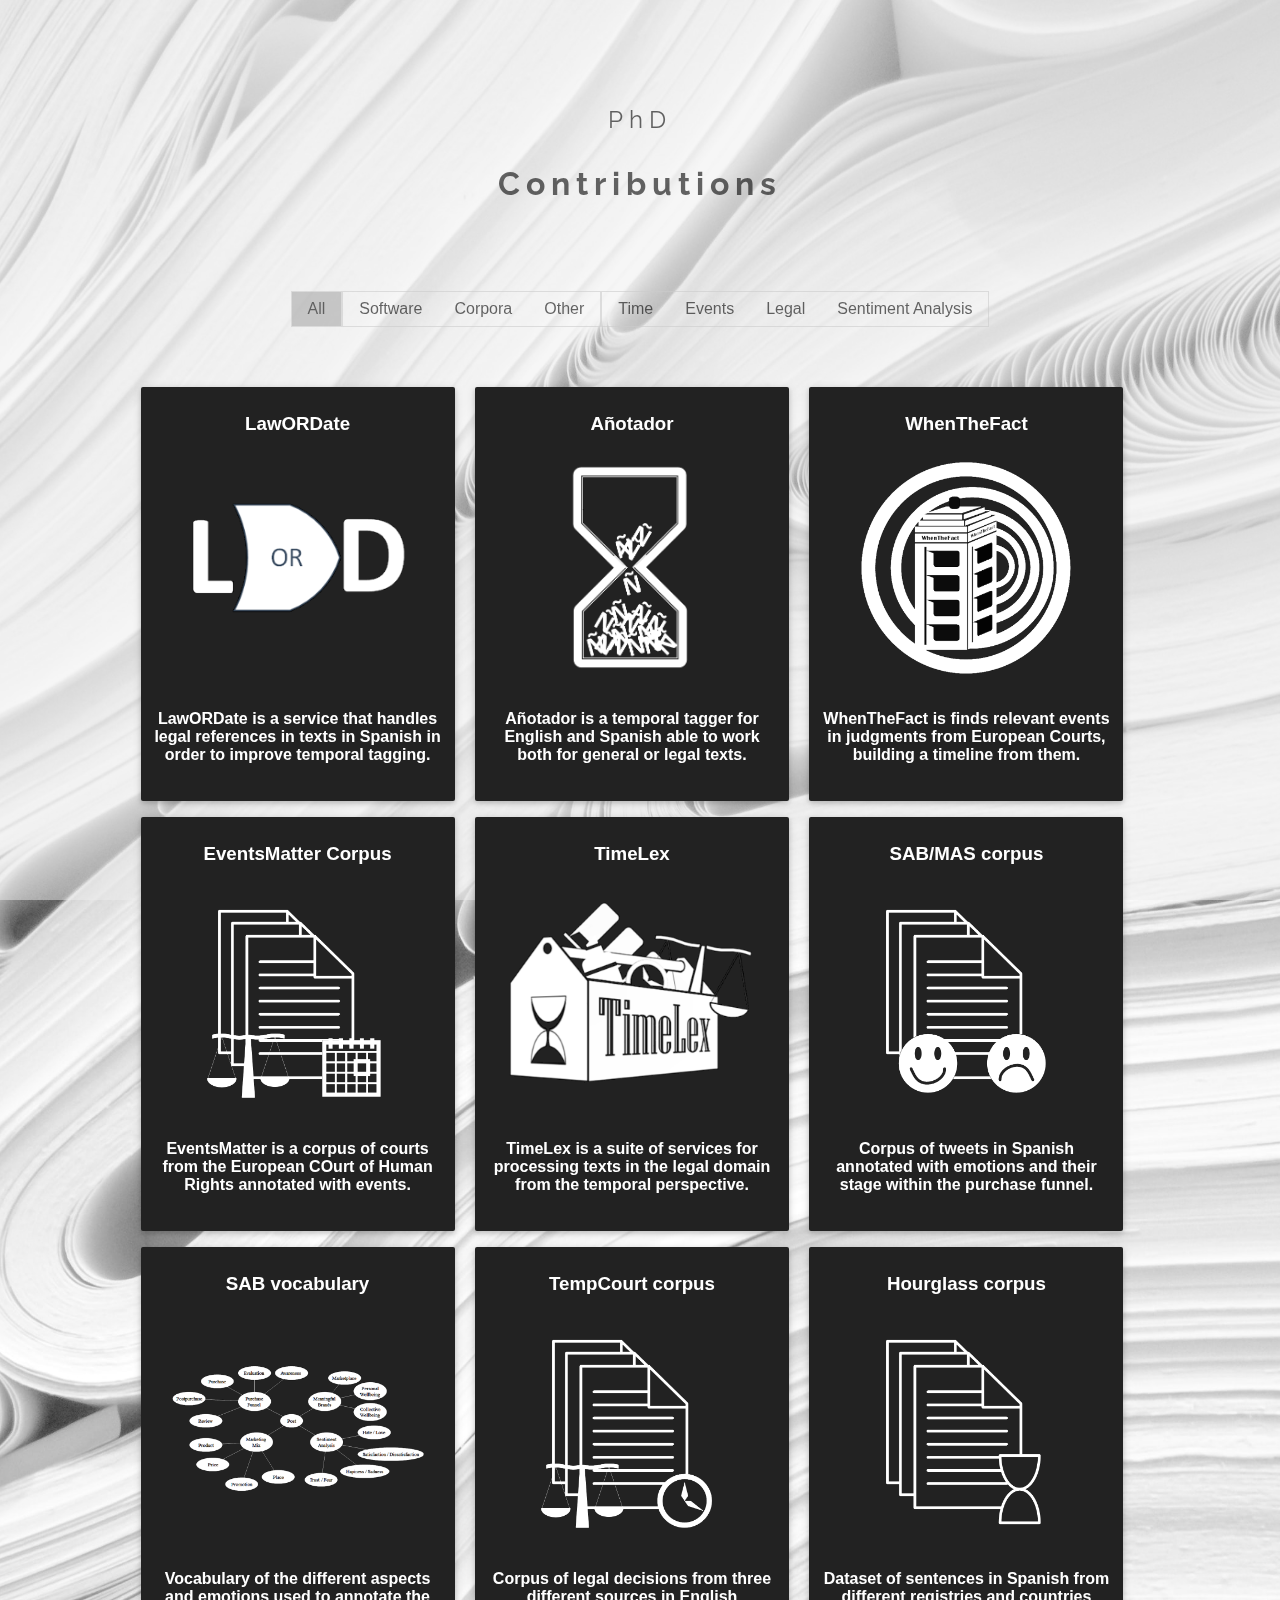
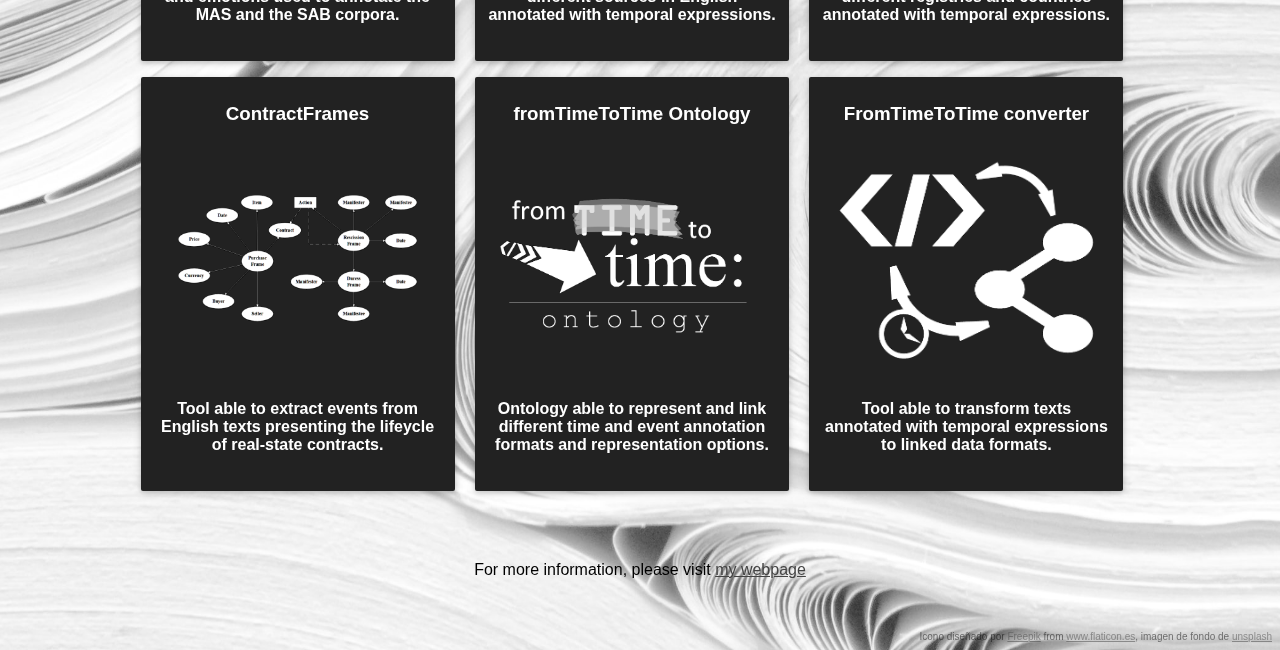
==== index.html @ 632ab3a1 "Add files via upload" ====
<!DOCTYPE html>
<html>
<title>PhD Contributions</title>
<meta charset="UTF-8">
<link rel="stylesheet" href="./style.css">
<link rel="shortcut icon" href="somb.png">
<meta name="viewport" content="width=device-width, initial-scale=1">
<link rel="stylesheet" href="https://fonts.googleapis.com/css?family=Raleway">
<link rel="stylesheet" href="https://cdnjs.cloudflare.com/ajax/libs/font-awesome/4.7.0/css/font-awesome.min.css">
<style>
h1 {font-family: "Raleway", Arial, sans-serif}
h1 {letter-spacing: 6px}
</style>
<div class="transp">
</div>
<body class="bg">


<!-- Header -->
<header class="w3-panel w3-center w3-opacity" style="padding-top: 78px;
padding-right: 16px;
padding-bottom: 38px;
padding-left: 16px;">
  <h1 class="w3-xlarge">PhD</h1>
  <h1 class="w3-large">Contributions</h1>
  
  <div class="w3-padding-32">
    <div class="w3-bar w3-border">
		<button type="button" class="w3-bar-item w3-button" data-filter="all">All</button>
		
		</div><div class="w3-bar w3-border">
		
        <button type="button" class="w3-bar-item w3-button" data-toggle=".software">Software</button>
        <button type="button" class="w3-bar-item w3-button" data-toggle=".corpora">Corpora</button>
        <!--button type="button" data-toggle=".papers">Papers</button-->
        <button type="button" class="w3-bar-item w3-button" data-toggle=".other">Other</button>
		
		</div><div class="w3-bar w3-border">
		
        <button type="button" class="w3-bar-item w3-button" data-toggle=".time">Time</button>
        <button type="button" class="w3-bar-item w3-button" data-toggle=".event">Events</button>
        <button type="button" class="w3-bar-item w3-button" data-toggle=".legal">Legal</button>
        <button type="button" class="w3-bar-item w3-button" data-toggle=".sa">Sentiment Analysis</button>
		
    </div>
  </div>
</header>


  <div class="container" style="text-align: center;">
	  
	  <div id="overlay"></div>
	  <div class="cardhold">

      <div class="card mix software legal">
	  <a href="http://legalwhen.appspot.com/" target="_blank">
        <h3>LawORDate</h3>
		<div class="inter">
        <img src="./logos/LawORDate2.png" alt="" style="max-width: 140%;">
		</div>
		<h4>LawORDate is a service that handles legal references in texts in Spanish in order to improve temporal tagging.</h4>
		</a>
      </div>

      <div class="card mix software time">
	    <a href="https://annotador.oeg.fi.upm.es/" target="_blank">
        <h3>Añotador</h3>
		<div class="inter">
        <img src="./logos/añotador.png" alt="">
		</div>
		<h4>Añotador is a temporal tagger for English and Spanish able to work both for general or legal texts.</h4>
		</a>
      </div>

      <div id="d" class="card mix software event legal">
	  <a href="https://twitter.com/home" target="_blank">
        <h3>WhenTheFact</h3>
		<div class="inter">
        <img src="./logos/wtf.png" alt="">
		</div>
		<h4>WhenTheFact is finds relevant events in judgments from European Courts, building a timeline from them.</h4>
		</a>
      </div>

      <div class="card mix corpora event legal">
	  <a href="https://mnavasloro.github.io/EventsMatter/" target="_blank">
        <h3>EventsMatter Corpus</h3>
		<div class="inter">
        <img src="./logos/eventsmatter.png" alt="">
		</div>
		<h4>EventsMatter is a corpus of courts from the European COurt of Human Rights annotated with events.</h4>
		</a>
      </div>

      <div class="card mix other time event legal">
	  <a href="https://mnavasloro.github.io/timelex/" target="_blank">
        <h3>TimeLex</h3>
		<div class="inter">
        <img src="./logos/timelex2.png" alt="">
		</div>	 
		<h4>TimeLex is a suite of services for processing texts in the legal domain from the temporal perspective.</h4>
		</a>
      </div>

      <div class="card mix sa corpora">
	  <a href="http://mascorpus.linkeddata.es/" target="_blank">
        <h3>SAB/MAS corpus</h3>
		<div class="inter">
        <img src="./logos/sab.png" alt="">
		</div>	 
		<h4>Corpus of tweets in Spanish annotated with emotions and their stage within the purchase funnel.</h4>
		</a>
      </div>

      <div class="card mix sa other">
	  <a href="http://sabcorpus.linkeddata.es/vocab/" target="_blank">
        <h3>SAB vocabulary</h3>
		<div class="inter">
        <img src="./logos/sabvoc.png" alt="" style="max-width: 90%;">
		</div>	 
		<h4>Vocabulary of the different aspects and emotions used to annotate the MAS and the SAB corpora.</h4>
		</a>
      </div>

      <div class="card mix time corpora legal">
	  <a href="https://tempcourt.github.io/TempCourt/" target="_blank">
        <h3>TempCourt corpus</h3>
		<div class="inter">
        <img src="./logos/tempcourt.png" alt="">
		</div>	 
		<h4>Corpus of legal decisions from three different sources in English annotated with temporal expressions.</h4>
		</a>
      </div>

      <div class="card mix corpora time">
	  <a href="https://annotador.oeg.fi.upm.es/hourglass.html" target="_blank">
        <h3>Hourglass corpus</h3>
		<div class="inter">
        <img src="./logos/hourglass.png" alt="">
		</div>	 
		<h4>Dataset of sentences in Spanish from different registries and countries annotated with temporal expressions.</h4>
		</a>
      </div>

      <div class="card mix software event legal">
	  <a href="https://mnavasloro.github.io/ContractFrames/" target="_blank">
        <h3>ContractFrames</h3>
		<div class="inter">
        <img src="./logos/cf.png" alt="" style="max-width: 80%;">
		</div>	 
		<h4>Tool able to extract events from English texts presenting the lifeycle of real-state contracts.</h4>
		</a>
      </div>

      <div class="card mix other event">
	  <a href="https://fromtimetotime.linkeddata.es/ontology.html" target="_blank">
        <h3>fromTimeToTime Ontology</h3>
		<div class="inter">
        <img src="./logos/ft3.png" alt="">
		</div>	 
		<h4>Ontology able to represent and link different time and event annotation formats and representation options.</h4>
		</a>
      </div>	  

      <div class="card mix software event">
	  <a href="https://fromtimetotime.linkeddata.es/service.html" target="_blank">
        <h3>FromTimeToTime converter</h3>
		<div class="inter">
        <img src="./logos/conv.png" alt="">
		</div>	 
		<h4>Tool able to transform texts annotated with temporal expressions to linked data formats.</h4>
		</a>
      </div>
	  
    </div>
	</div>
	<script src="https://code.jquery.com/jquery-3.5.1.min.js"></script>
	<script>
	
$(".card").hover( 
  function () {    
    $(".card").addClass("over");
    $(this).removeClass("over");
    console.log("HOLA");
  }, 
  function () {
     $(".card").removeClass("over");
    console.log("ADIOS");
  }
);

	</script>


    <script src="./mixitup.min.js" charset="utf-8"></script>
    <script src="./main.js" charset="utf-8"></script>
  
<!-- End Page Content -->
</div>

<!-- Footer -->
<footer id="ai" class="w3-container w3-padding-64 w3-light-grey w3-center w3-large"> 
  
  <br><br><br><p>For more information, please visit <a href="https://marianavas.oeg-upm.net/en/about-me/" target="_blank" class="w3-hover-text-green">my webpage</a></p><br><br>
  <div style="opacity: 0.5;font-size: 10px;text-align:right;">Icono diseñado por <a href="https://www.freepik.com" title="Freepik">Freepik</a> from <a href="https://www.flaticon.es/" title="Flaticon">www.flaticon.es</a>, imagen de fondo de <a href="https://unsplash.com/photos/WmnsGyaFnCQ" title="unsplash">unsplash</a></div>
</footer>



</body>
</html>
---- style.css ----
body{
  
  font-family: Roboto, Arial, Helvetica;
}
nav{
  text-align: center;
}

.transp {
  position: fixed;
  top: 0;
  left: 0;
  bottom: 0;
  right: 0;
  overflow: auto;
  height: 100%;
  width: 100%;
  z-index: -1;
  background-color: #eee;
  opacity:50%;
}

a:link, a:visited {
  color: white;
  text-decoration: none;
}

#ai a:link {
  color: #444444;
  text-decoration: underline;
}

#ai a:visited {
  color: #444444;
  text-decoration: underline;
}

.bg {
  /* The image used */
  background-image: url("photo.jpg");
  background-color: #eee;

  /* Center and scale the image nicely */
  background-position: center;
  background-repeat: no-repeat;
  background-size: cover;
}

button{
  /*border: none;
  background-color: #eee;
  color:#222;
  box-shadow: 0 2px 5px 0 rgba(0,0,0,0.16), 0 2px 10px 0 rgba(0,0,0,0.12);
  padding:10px;
  border-radius:2px;
  font-size:1.5em;
  transition: all 0.4s;
  cursor: pointer;*/
  border: none;
    display: inline-block;
    padding: 8px 16px;
    vertical-align: middle;
    overflow: hidden;
    text-decoration: none;
    color: inherit;
    background-color: inherit;
    text-align: center;
    cursor: pointer;
    white-space: nowrap;
  
}
button.mixitup-control-active{
  /*background-color: rgb(50,200,50);*/
  background-color: darkgray;
  box-shadow: 0px 7px 12px rgba(0,0,0,0.45);
}


.card{
  display: inline-block;
  padding: 7px;
  border-radius:2px;
  box-shadow: 0 2px 5px 0 rgba(0,0,0,0.16), 0 2px 10px 0 rgba(0,0,0,0.12);
  width:300px;
  height: 400px;
  text-align: center;
  color:#eee;
  background: #222;
  margin-top:1em;
  margin-right: 1em;
  -webkit-transition: all 0.2s ease;
			-moz-transition: all 0.2s ease;
			-o-transition: all 0.2s ease;
			
}


/*div.cardhold:hover .card{
			filter:blur(2px);
	    }*/
		
.card:hover{
  transform: scale(1.05);
  box-shadow: 0 20px 50px 0 rgb(0, 0, 0), 0 20px 100px 0 rgb(255, 255, 255);
  filter:blur(0px) !important;
}

.over{
	filter:blur(2px);
}
	    


.card .inter{
  height: 230px;
  display: flex;
  justify-content: center;
}


.card img{
  max-width: 100%;
  max-height: 100%;
  margin: auto;
  display: block;
}


.card h4{
  padding: 5px;
}

.w3-xlarge {
    font-size: 24px !important;
	font-weight: 400;
}

.w3-large{}
h1 {
line-height: 1.5;}

.w3-center {
    text-align: center !important;
}

.w3-button:hover {
    color: #000 !important;
    background-color: #ccc !important;
}

.w3-button {
    border: none;
    display: inline-block;
    padding: 8px 16px;
    vertical-align: middle;
    overflow: hidden;
    text-decoration: none;
    color: inherit;
    background-color: inherit;
    text-align: center;
    cursor: pointer;
    white-space: nowrap;
}

.w3-bar .w3-button {
    white-space: normal;
	font-size: 16px
}
.w3-bar .w3-bar-item {
    padding: 8px 16px;
    float: left;
    width: auto;
    border: none;
    display: block;
    outline: 0;
}

.w3-opacity, .w3-hover-opacity:hover {
    opacity: 0.60;
}
.w3-panel {
}

.w3-padding-32 {
    padding-top: 62px !important;
    padding-bottom: 2px !important;
}
*, ::before, ::after {
    box-sizing: inherit;
}

.w3-center .w3-bar {
    display: inline-block;
    width: auto;
}
.w3-border {
    border: 1px solid #ccc !important;
}
.w3-bar {
    width: 100%;
    overflow: hidden;
}
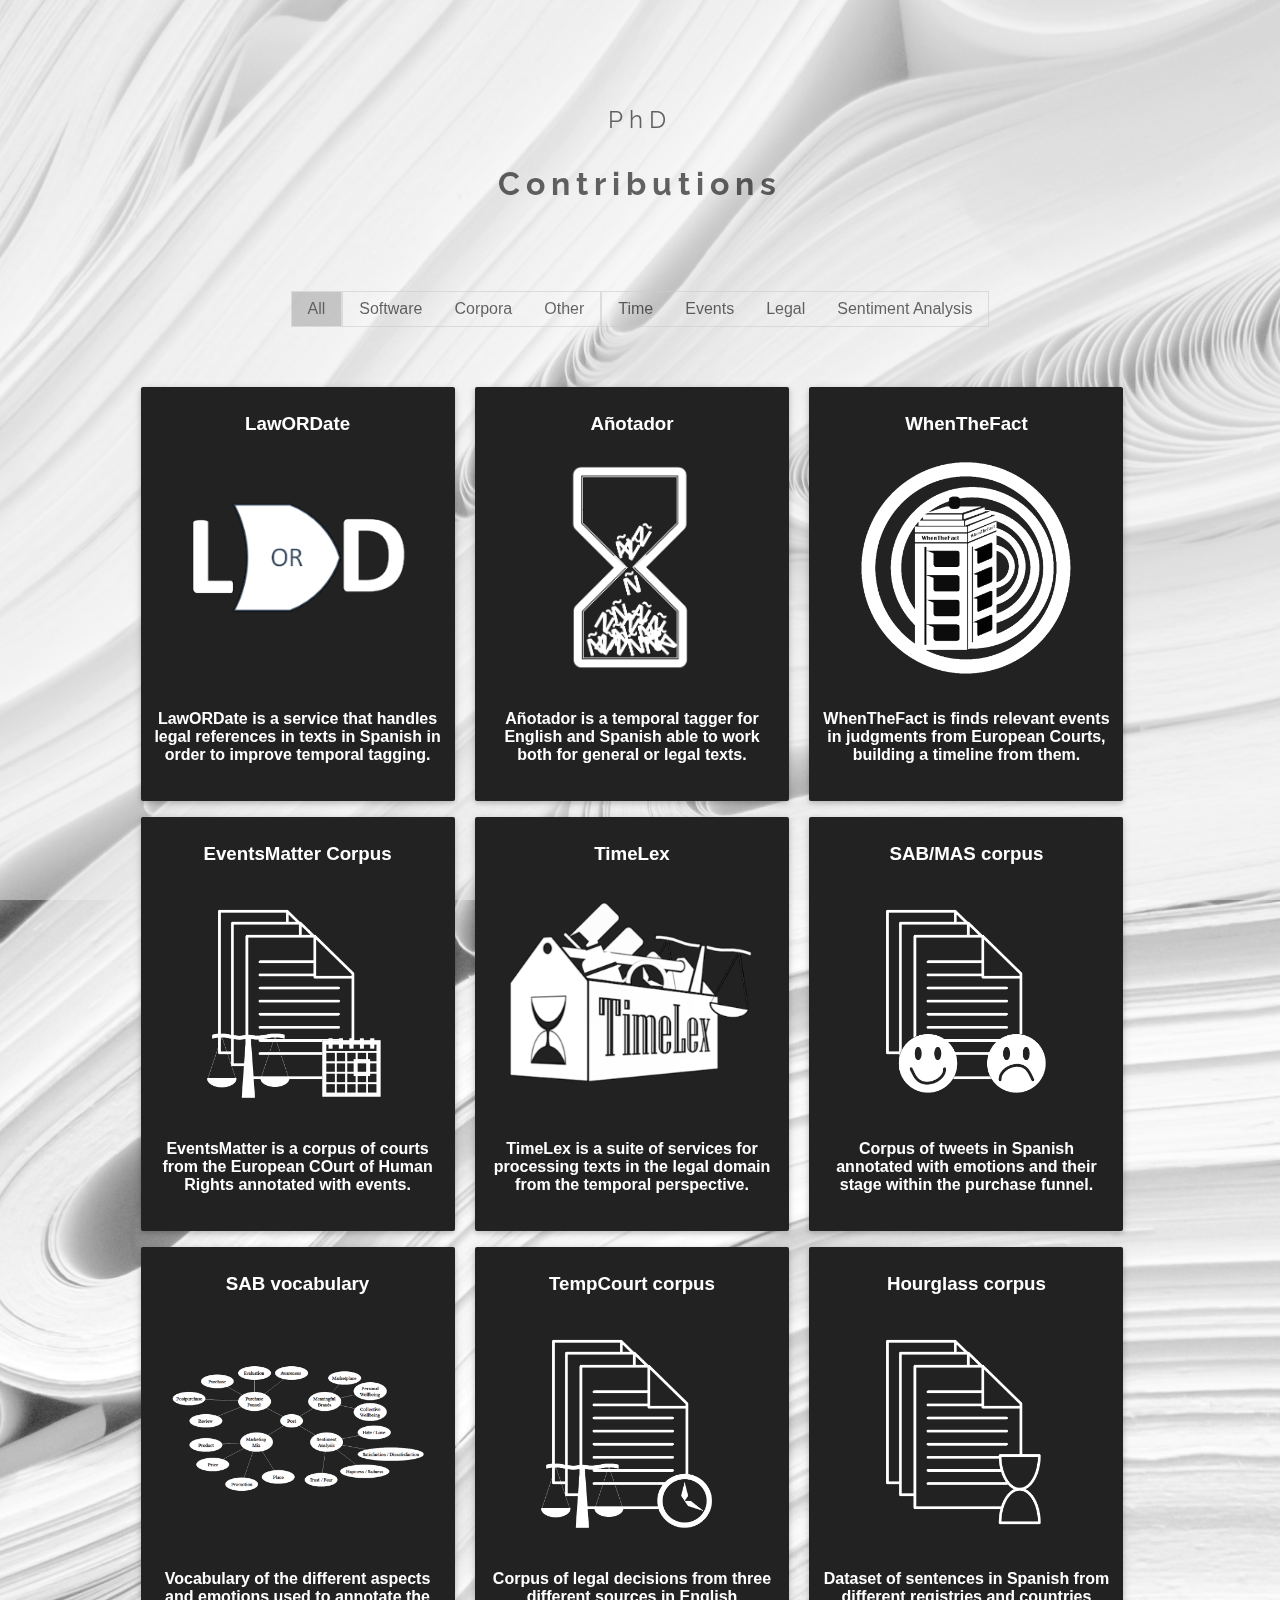
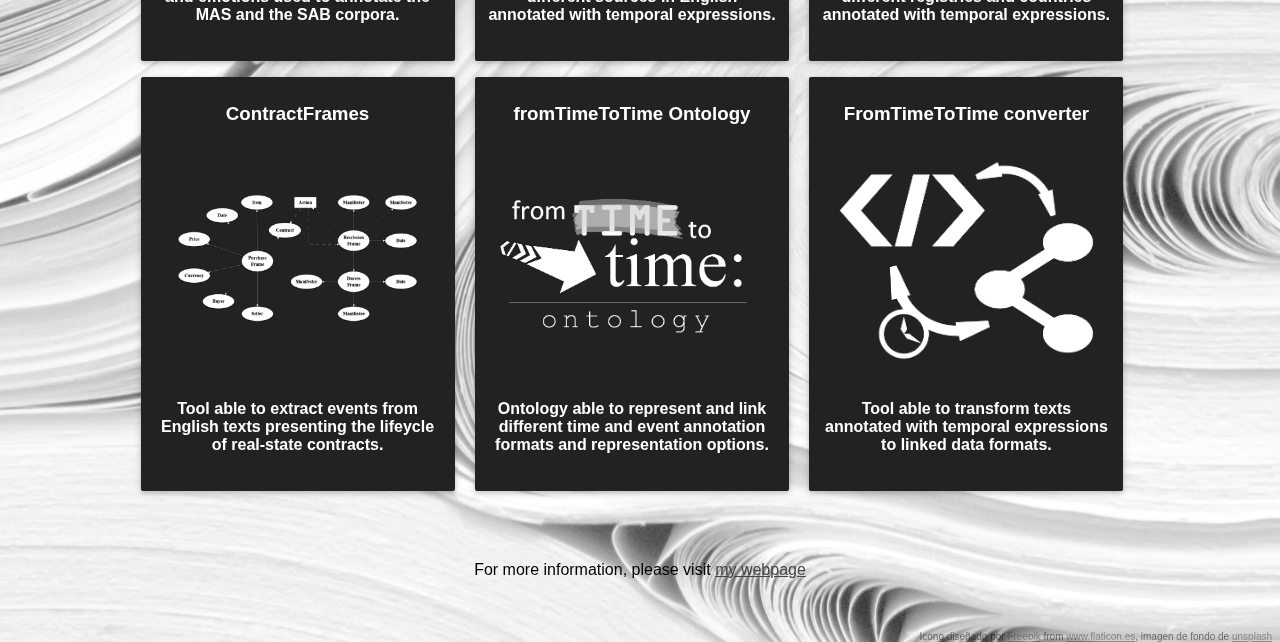
==== commit 63678211: "Add files via upload" ====
--- a/index.html
+++ b/index.html
@@ -48,9 +48,7 @@
 
 
   <div class="container" style="text-align: center;">
-	  
-	  <div id="overlay"></div>
-	  <div class="cardhold">
+
 
       <div class="card mix software legal">
 	  <a href="http://legalwhen.appspot.com/" target="_blank">
@@ -73,7 +71,7 @@
       </div>
 
       <div id="d" class="card mix software event legal">
-	  <a href="https://twitter.com/home" target="_blank">
+	  <a href="https://whenthefact.oeg.fi.upm.es/" target="_blank">
         <h3>WhenTheFact</h3>
 		<div class="inter">
         <img src="./logos/wtf.png" alt="">
@@ -172,7 +170,6 @@
 		</a>
       </div>
 	  
-    </div>
 	</div>
 	<script src="https://code.jquery.com/jquery-3.5.1.min.js"></script>
 	<script>
--- a/style.css
+++ b/style.css
@@ -40,10 +40,13 @@
   background-image: url("photo.jpg");
   background-color: #eee;
 
-  /* Center and scale the image nicely */
+  /* Center and scale the image nicely
+  background-size: cover;
   background-position: center;
-  background-repeat: no-repeat;
-  background-size: cover;
+  background-repeat: no-repeat; */
+   background-size: 3472px 2248px;
+   background-position-x: center;
+  position: absolute;
 }
 
 button{
@@ -88,25 +91,27 @@
   background: #222;
   margin-top:1em;
   margin-right: 1em;
-  -webkit-transition: all 0.2s ease;
-			-moz-transition: all 0.2s ease;
-			-o-transition: all 0.2s ease;
+			-webkit-transition: all 0s ease;
+			-moz-transition: all 0s ease;
+			-o-transition: all 0s ease;
 			
 }
 
-
-/*div.cardhold:hover .card{
-			filter:blur(2px);
-	    }*/
 		
 .card:hover{
   transform: scale(1.05);
   box-shadow: 0 20px 50px 0 rgb(0, 0, 0), 0 20px 100px 0 rgb(255, 255, 255);
   filter:blur(0px) !important;
+    -webkit-transition: all 0.2s ease;
+			-moz-transition: all 0.2s ease;
+			-o-transition: all 0.2s ease;
 }
 
 .over{
 	filter:blur(2px);
+	    -webkit-transition: all 0.2s ease;
+			-moz-transition: all 0.2s ease;
+			-o-transition: all 0.2s ease;
 }
 	    
 
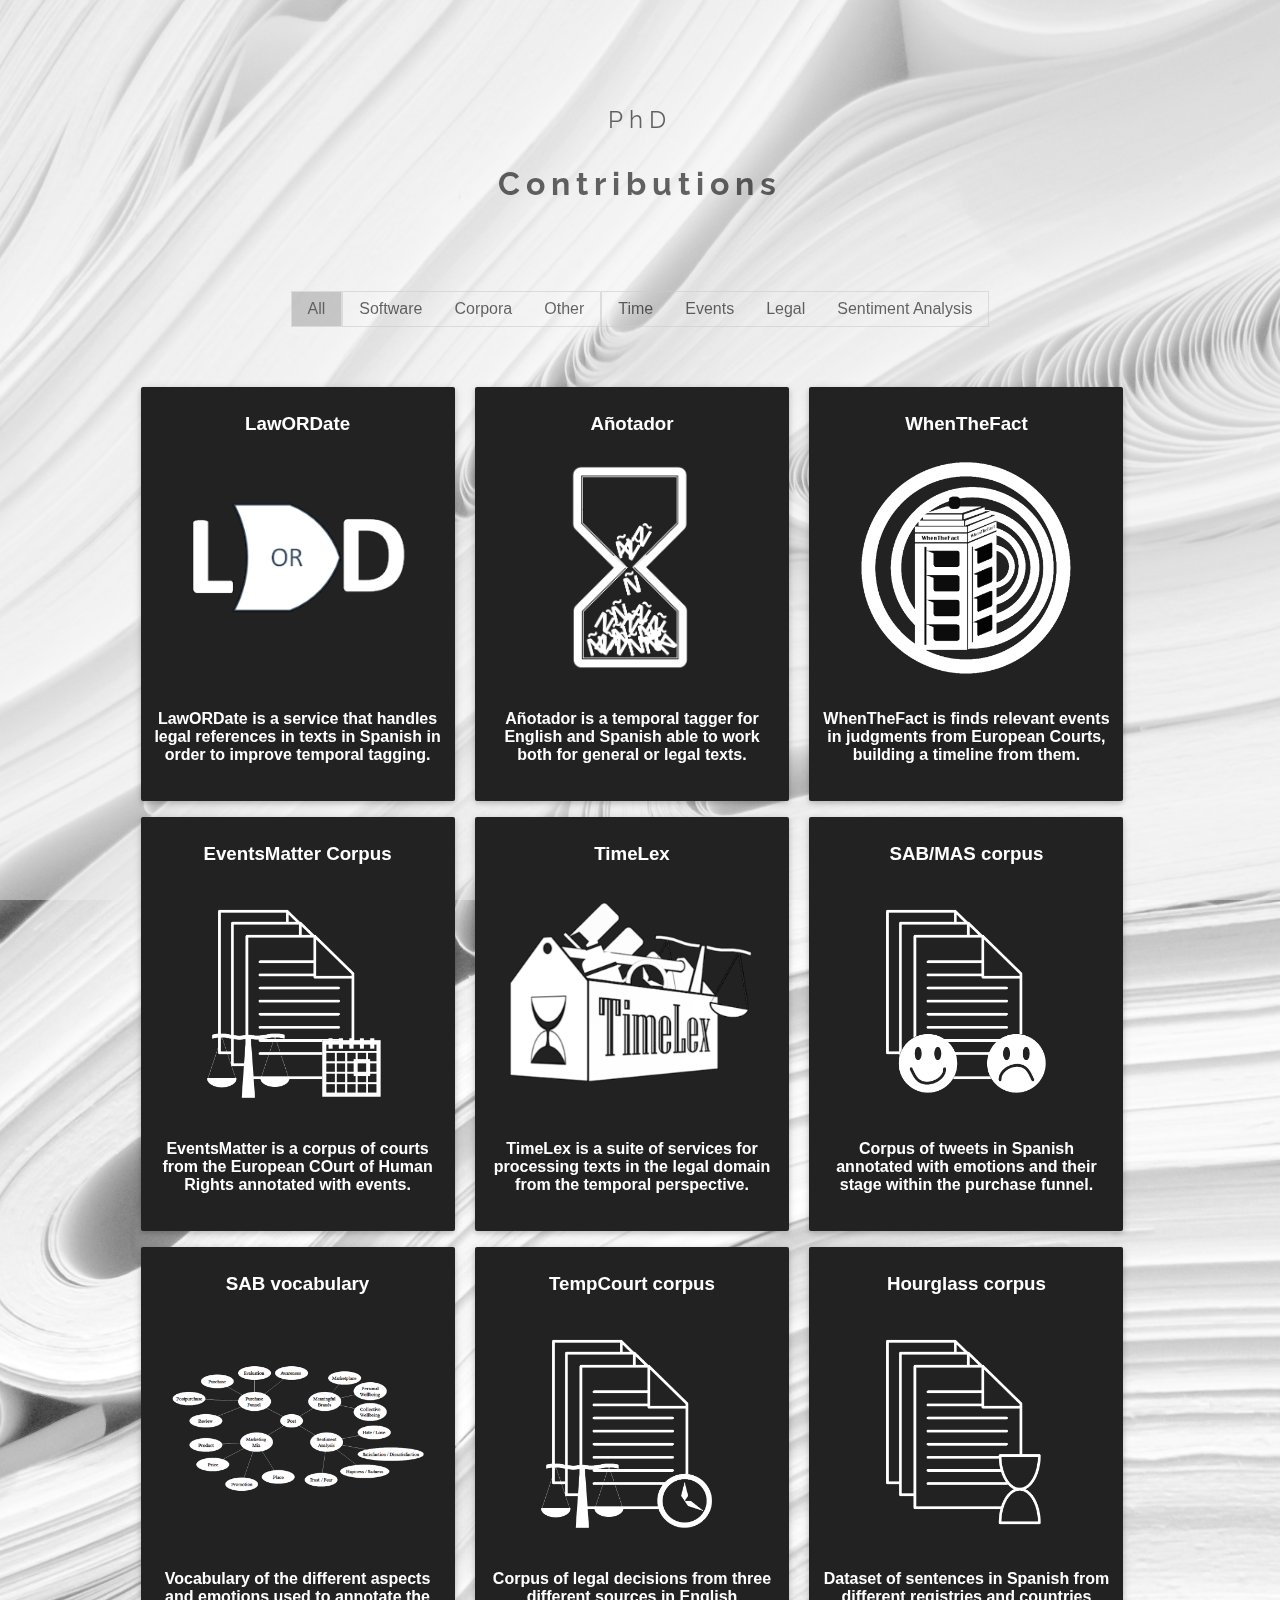
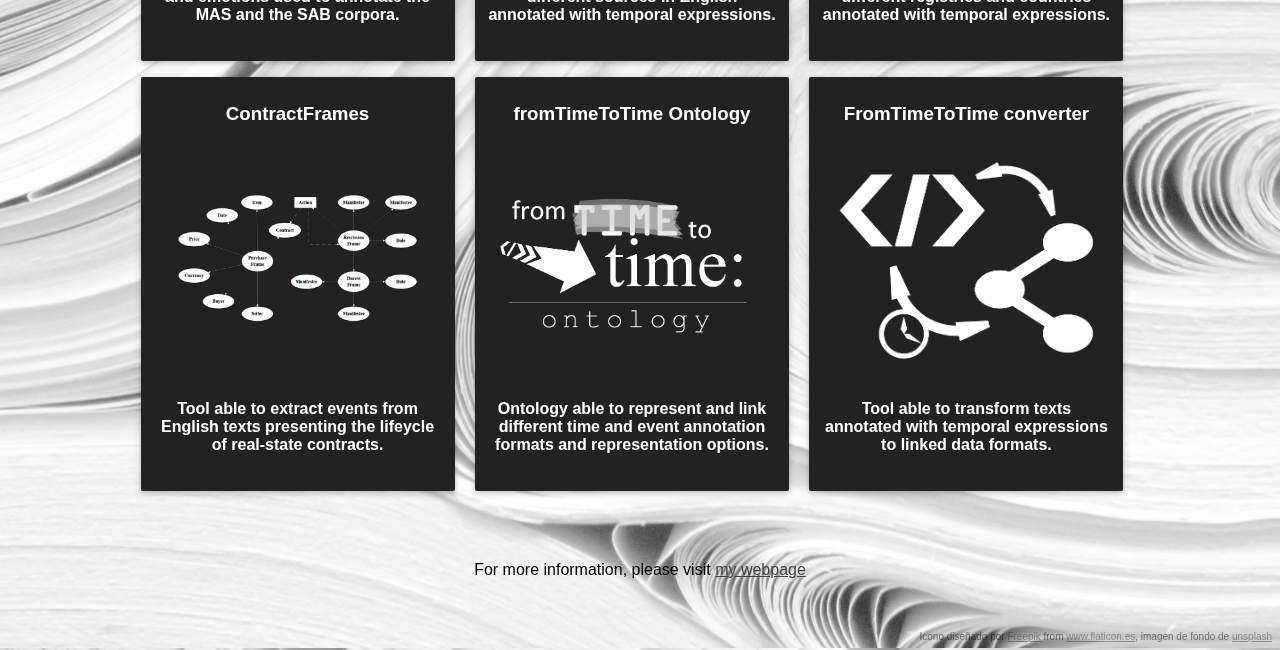
==== commit a0ae31c6: "Add files via upload" ====
--- a/index.html
+++ b/index.html
@@ -20,7 +20,8 @@
 <header class="w3-panel w3-center w3-opacity" style="padding-top: 78px;
 padding-right: 16px;
 padding-bottom: 38px;
-padding-left: 16px;">
+padding-left: 16px;
+">
   <h1 class="w3-xlarge">PhD</h1>
   <h1 class="w3-large">Contributions</h1>
   
@@ -70,7 +71,7 @@
 		</a>
       </div>
 
-      <div id="d" class="card mix software event legal">
+      <div class="card mix software event legal">
 	  <a href="https://whenthefact.oeg.fi.upm.es/" target="_blank">
         <h3>WhenTheFact</h3>
 		<div class="inter">
--- a/style.css
+++ b/style.css
@@ -46,7 +46,6 @@
   background-repeat: no-repeat; */
    background-size: 3472px 2248px;
    background-position-x: center;
-  position: absolute;
 }
 
 button{
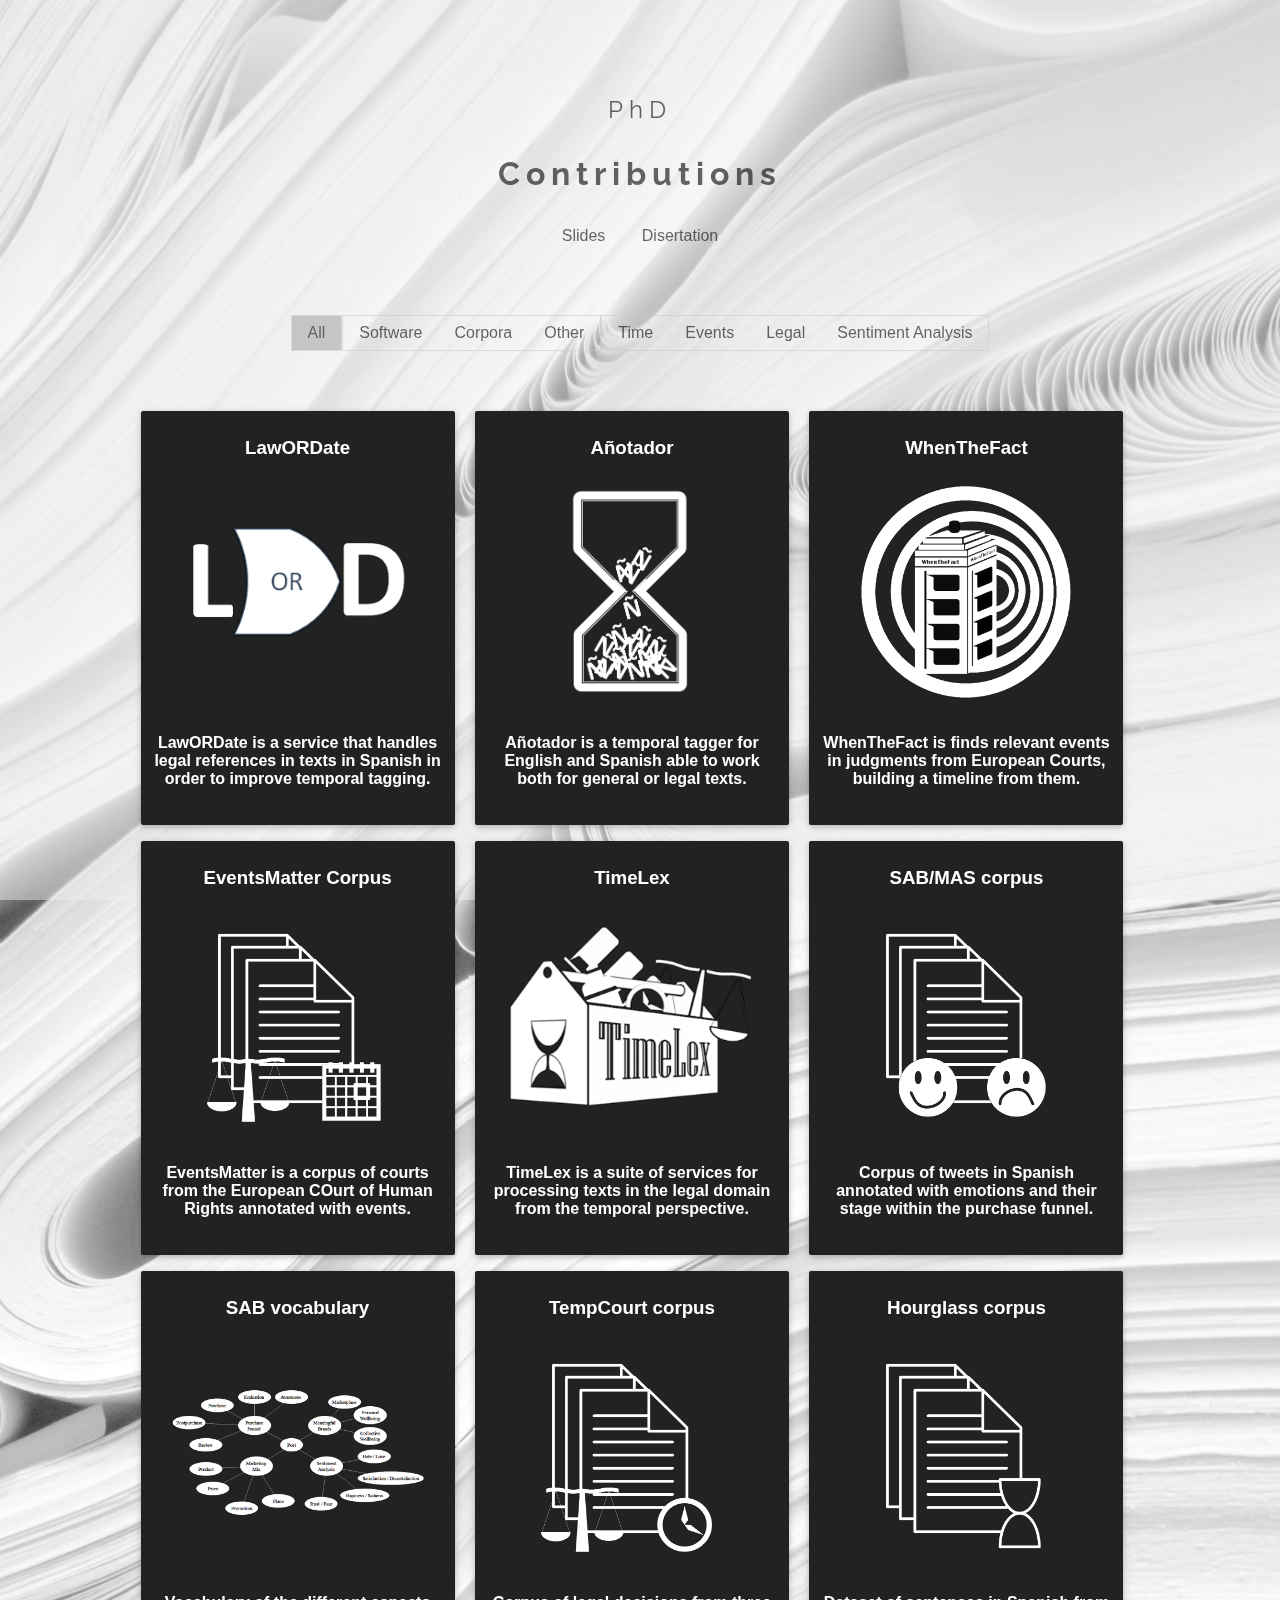
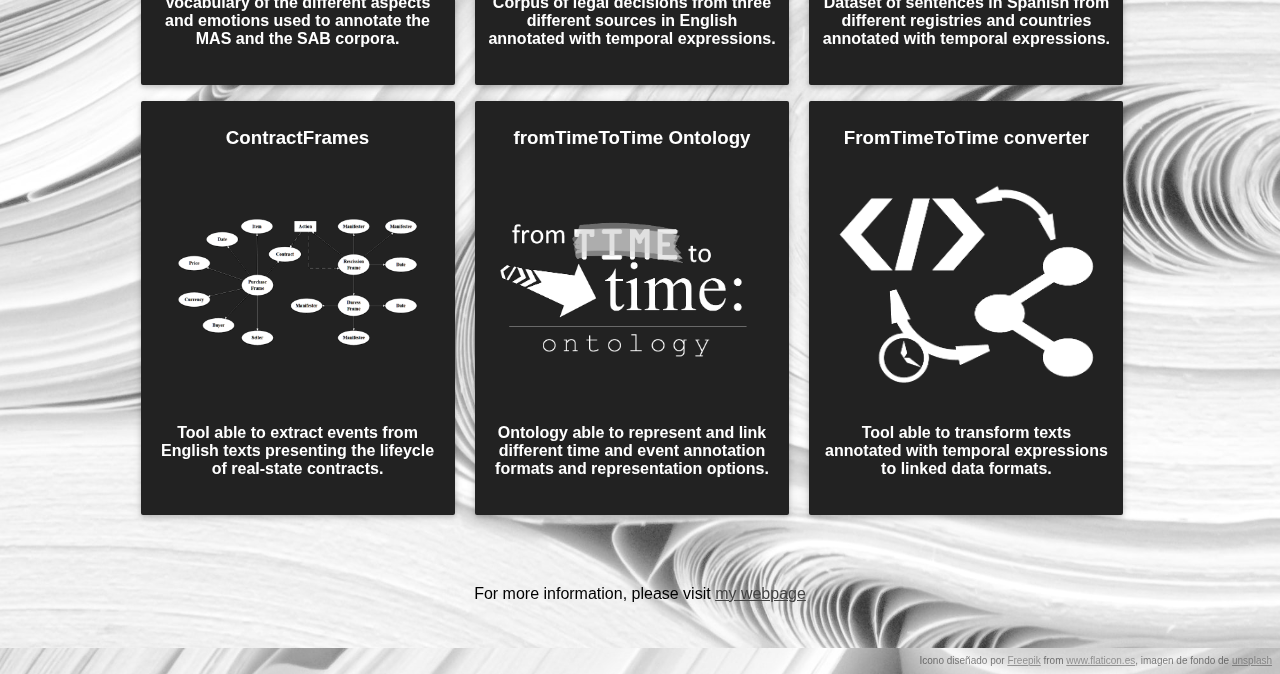
==== commit 031316a6: "Add files via upload" ====
--- a/index.html
+++ b/index.html
@@ -17,13 +17,16 @@
 
 
 <!-- Header -->
-<header class="w3-panel w3-center w3-opacity" style="padding-top: 78px;
+
+<header class="w3-panel w3-center w3-opacity" style="padding-top: 68px;
 padding-right: 16px;
 padding-bottom: 38px;
 padding-left: 16px;
 ">
   <h1 class="w3-xlarge">PhD</h1>
   <h1 class="w3-large">Contributions</h1>
+  
+  <a href="2022.Defense.pdf" type="button" class="w3-bar-item w3-button" style="color:black;">Slides</a> <a href="PhDThesis_mnavas.pdf" type="button" class="w3-bar-item w3-button" style="color:black;">Disertation</a>
   
   <div class="w3-padding-32">
     <div class="w3-bar w3-border">
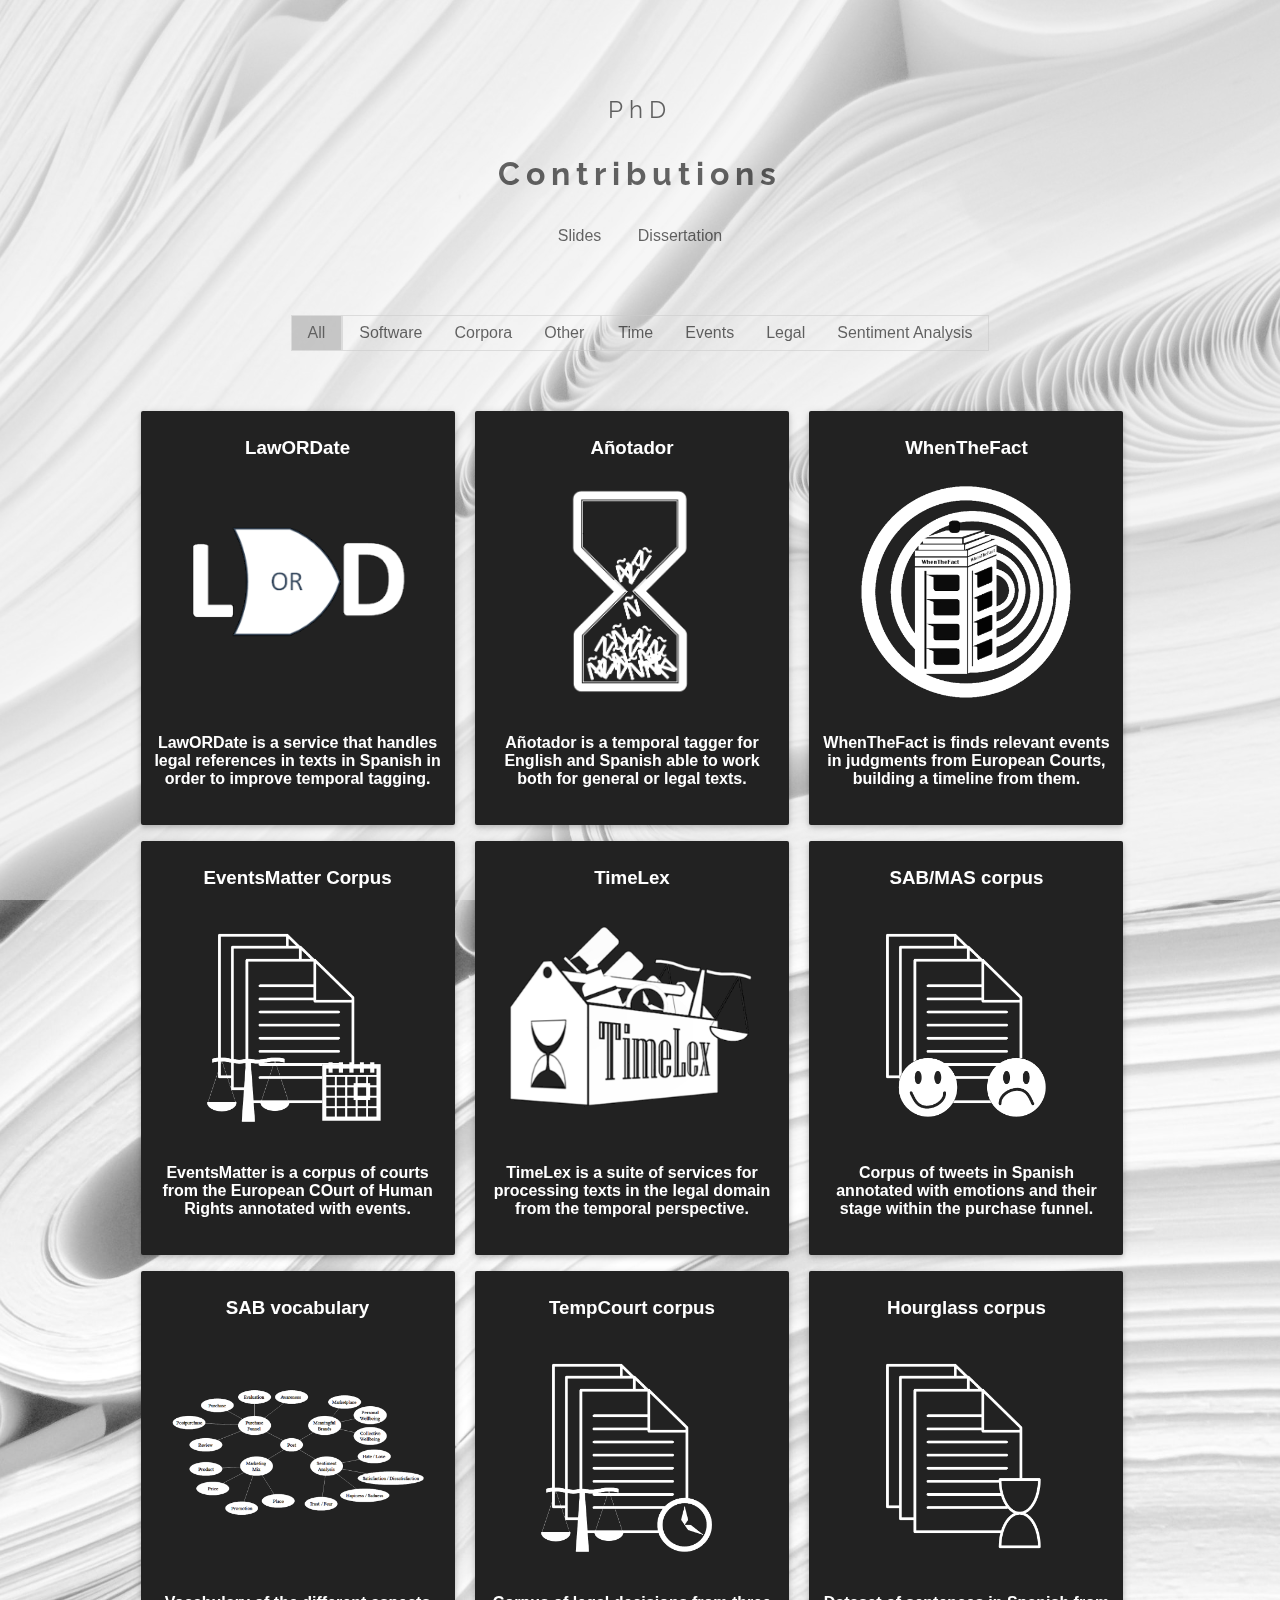
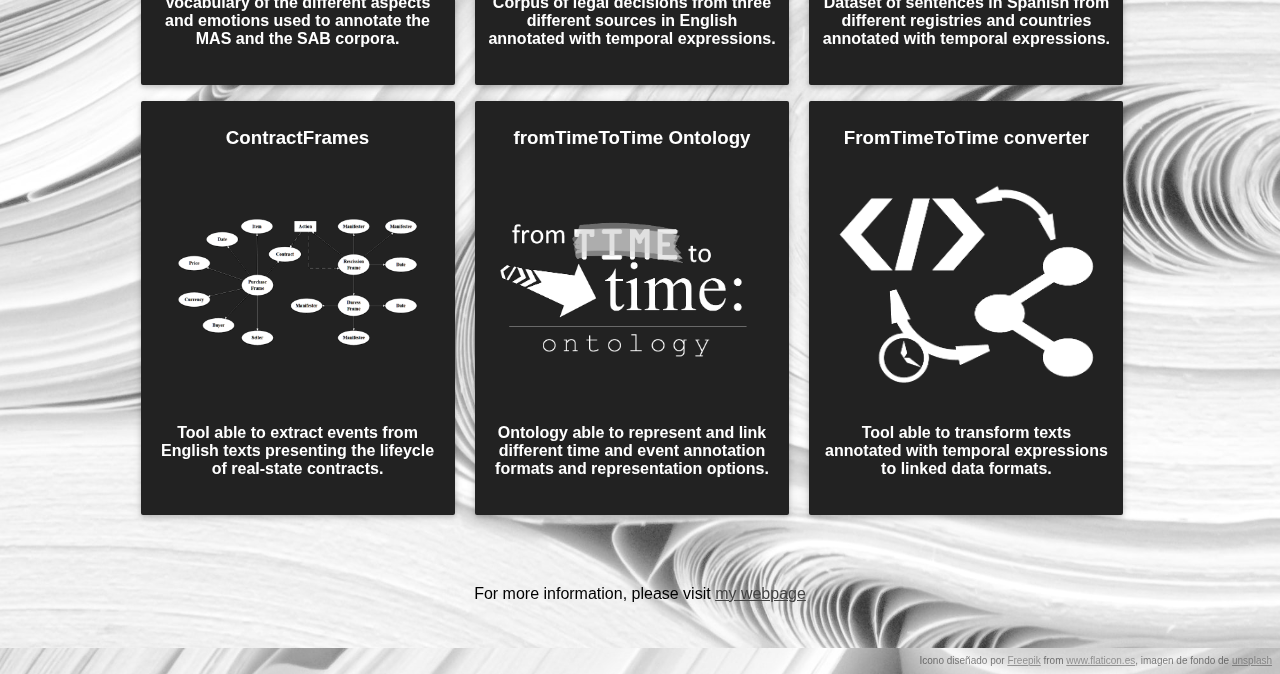
==== commit 5d1d48cc: "Add files via upload" ====
--- a/index.html
+++ b/index.html
@@ -26,7 +26,7 @@
   <h1 class="w3-xlarge">PhD</h1>
   <h1 class="w3-large">Contributions</h1>
   
-  <a href="2022.Defense.pdf" type="button" class="w3-bar-item w3-button" style="color:black;">Slides</a> <a href="PhDThesis_mnavas.pdf" type="button" class="w3-bar-item w3-button" style="color:black;">Disertation</a>
+  <a href="2022.Defense.pdf" type="button" class="w3-bar-item w3-button" style="color:black;">Slides</a> <a href="PhDThesis_mnavas.pdf" type="button" class="w3-bar-item w3-button" style="color:black;">Dissertation</a>
   
   <div class="w3-padding-32">
     <div class="w3-bar w3-border">
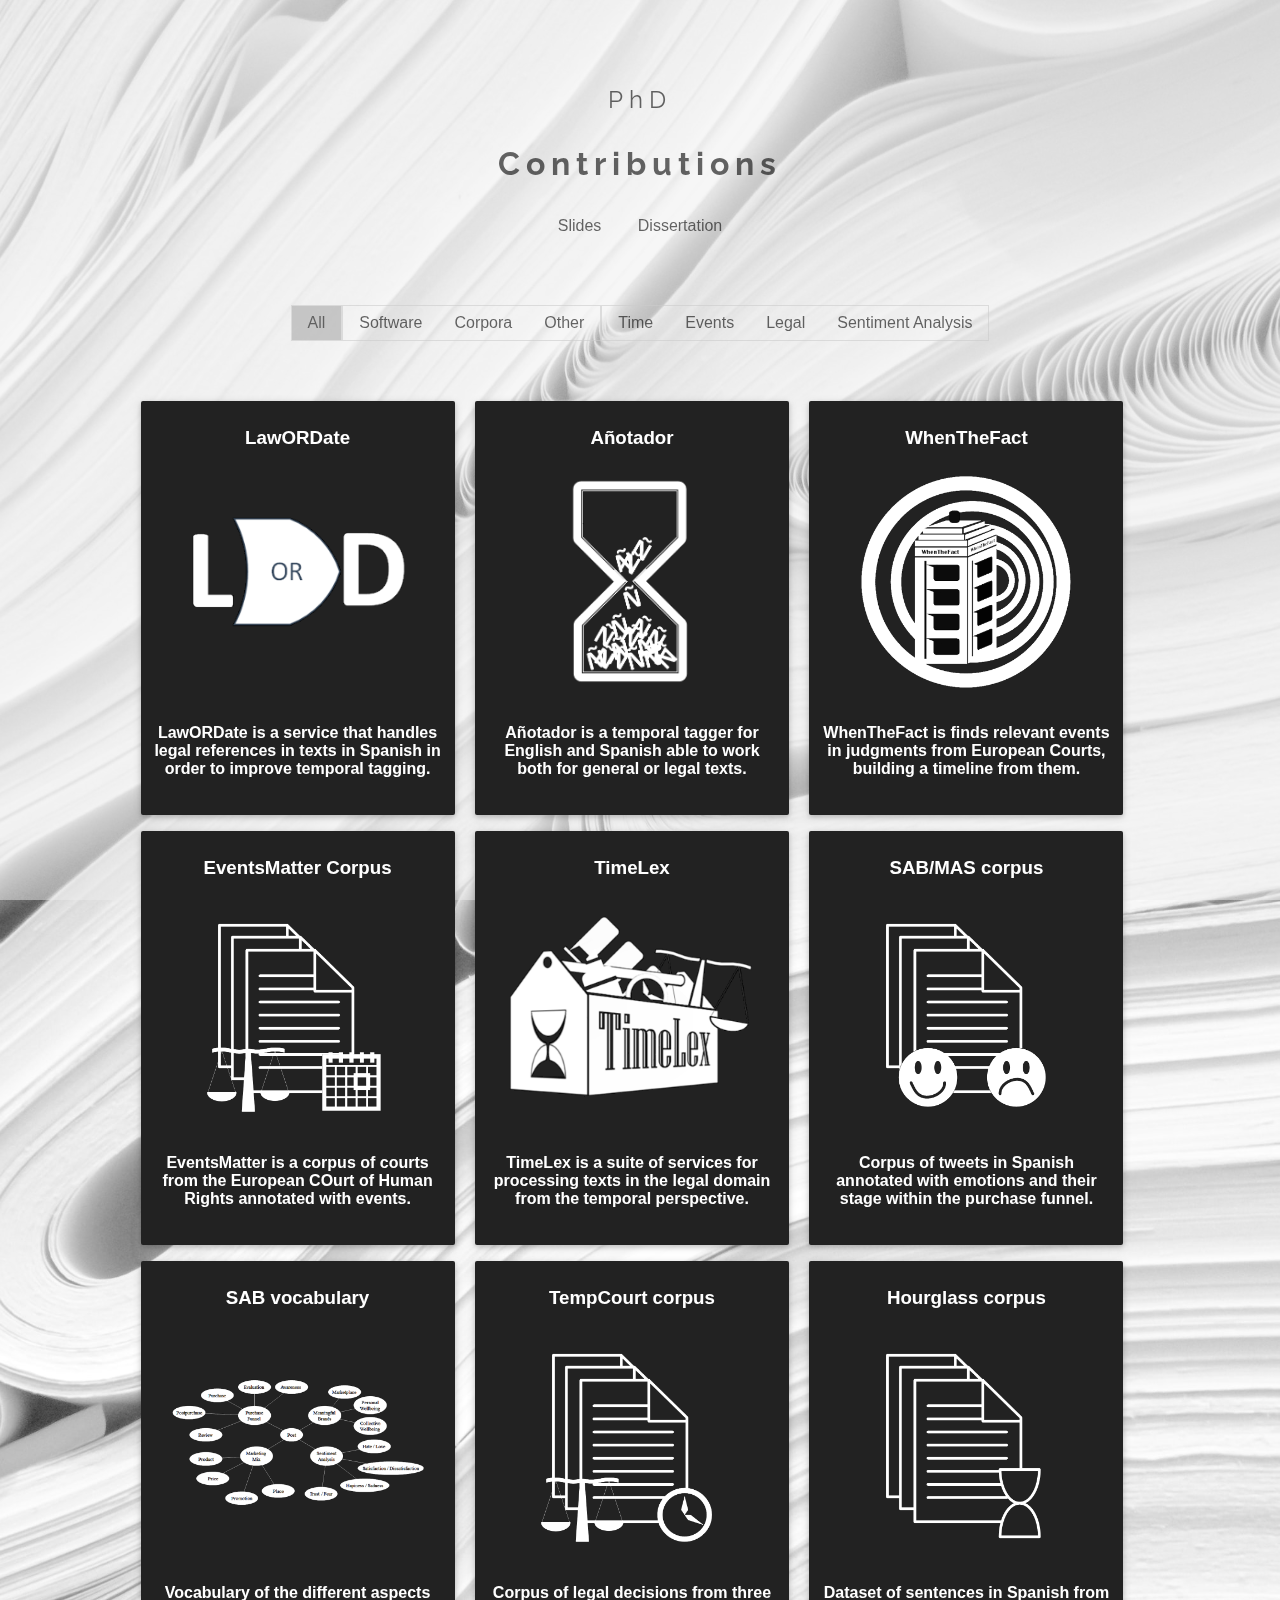
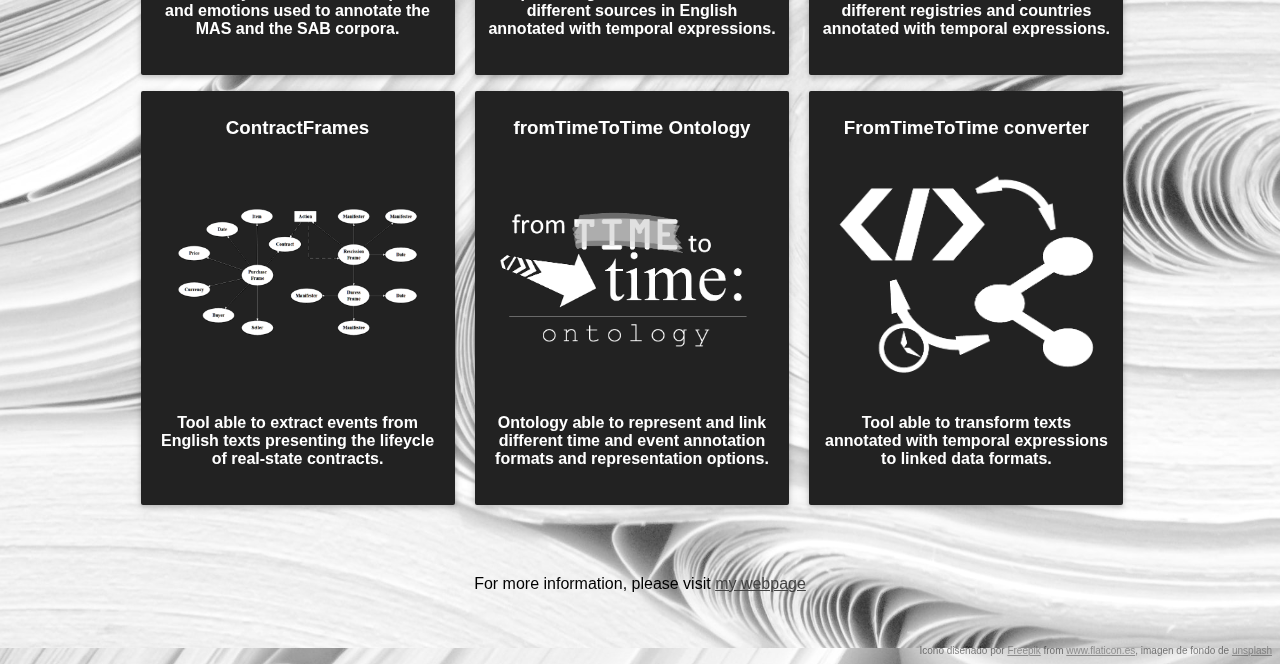
==== commit 026d10d1: "Add files via upload" ====
--- a/index.html
+++ b/index.html
@@ -18,7 +18,7 @@
 
 <!-- Header -->
 
-<header class="w3-panel w3-center w3-opacity" style="padding-top: 68px;
+<header class="w3-panel w3-center w3-opacity" style="padding-top: 58px;
 padding-right: 16px;
 padding-bottom: 38px;
 padding-left: 16px;
